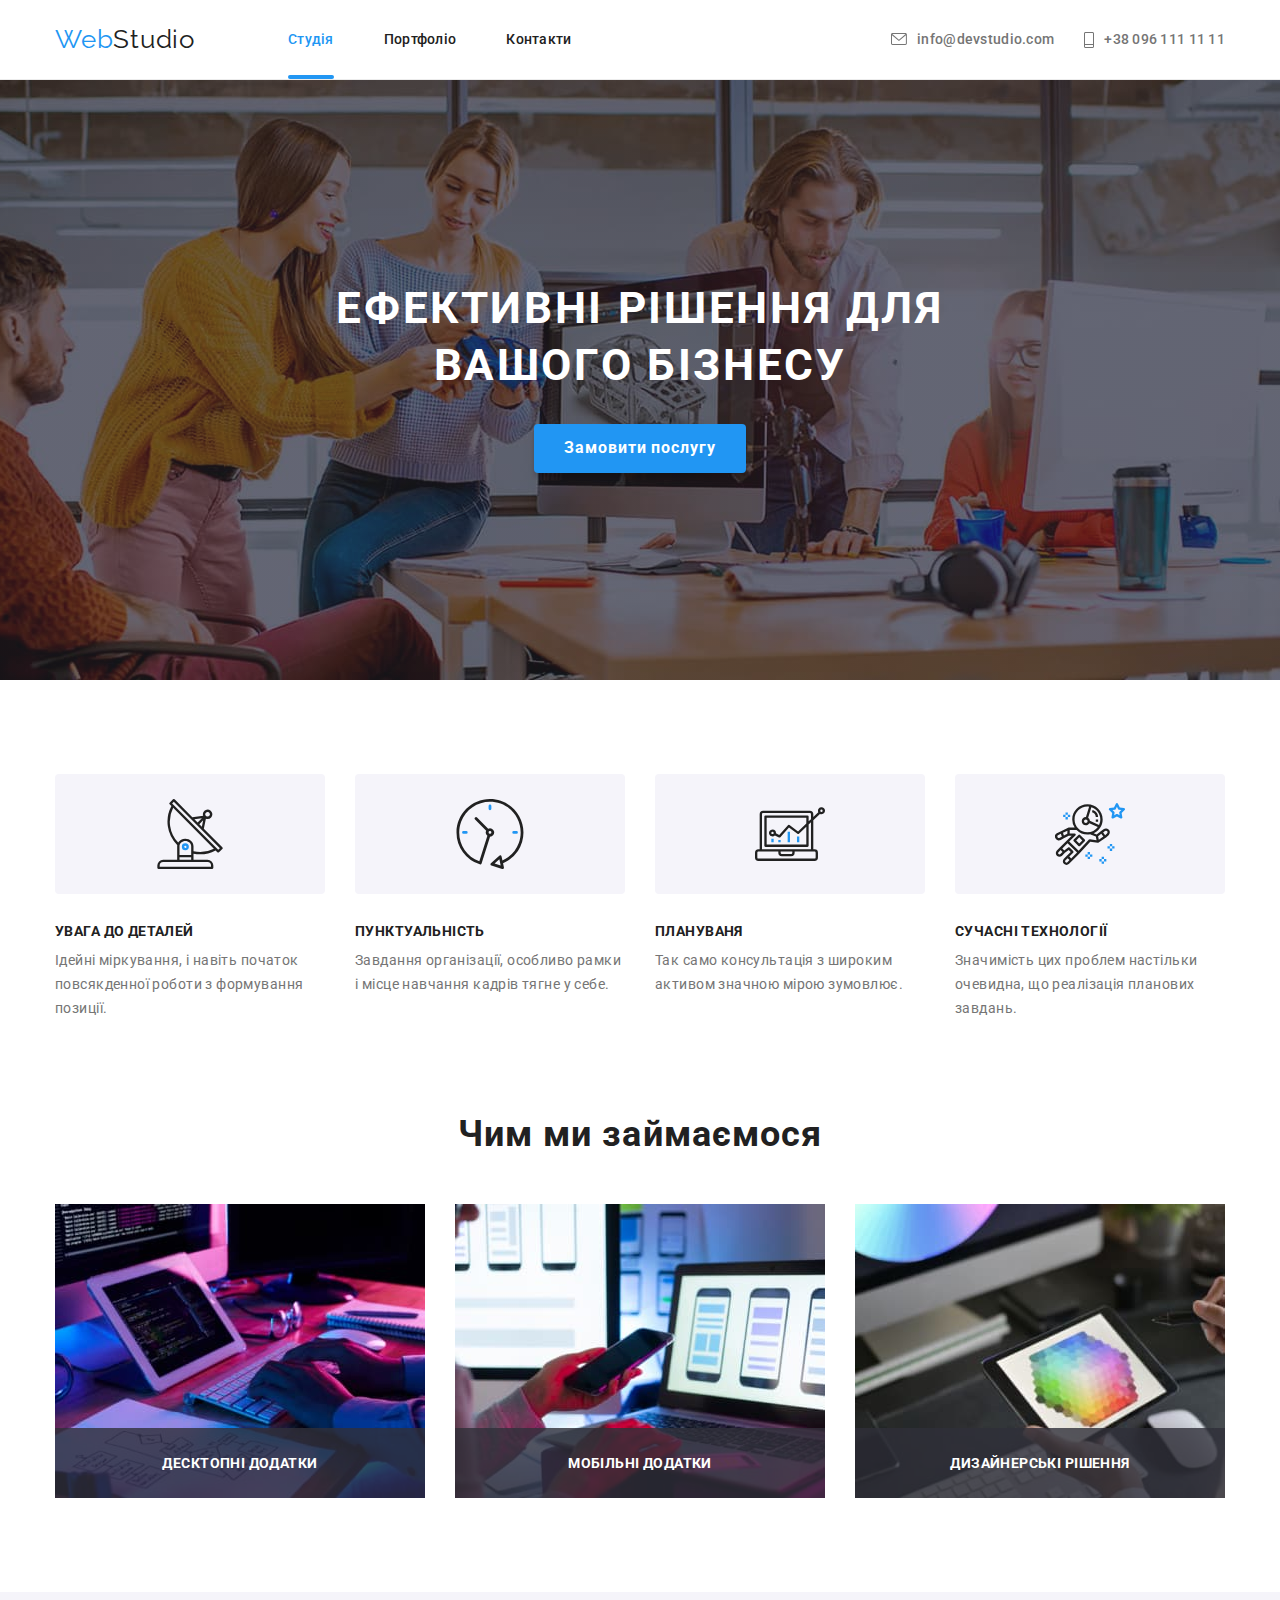
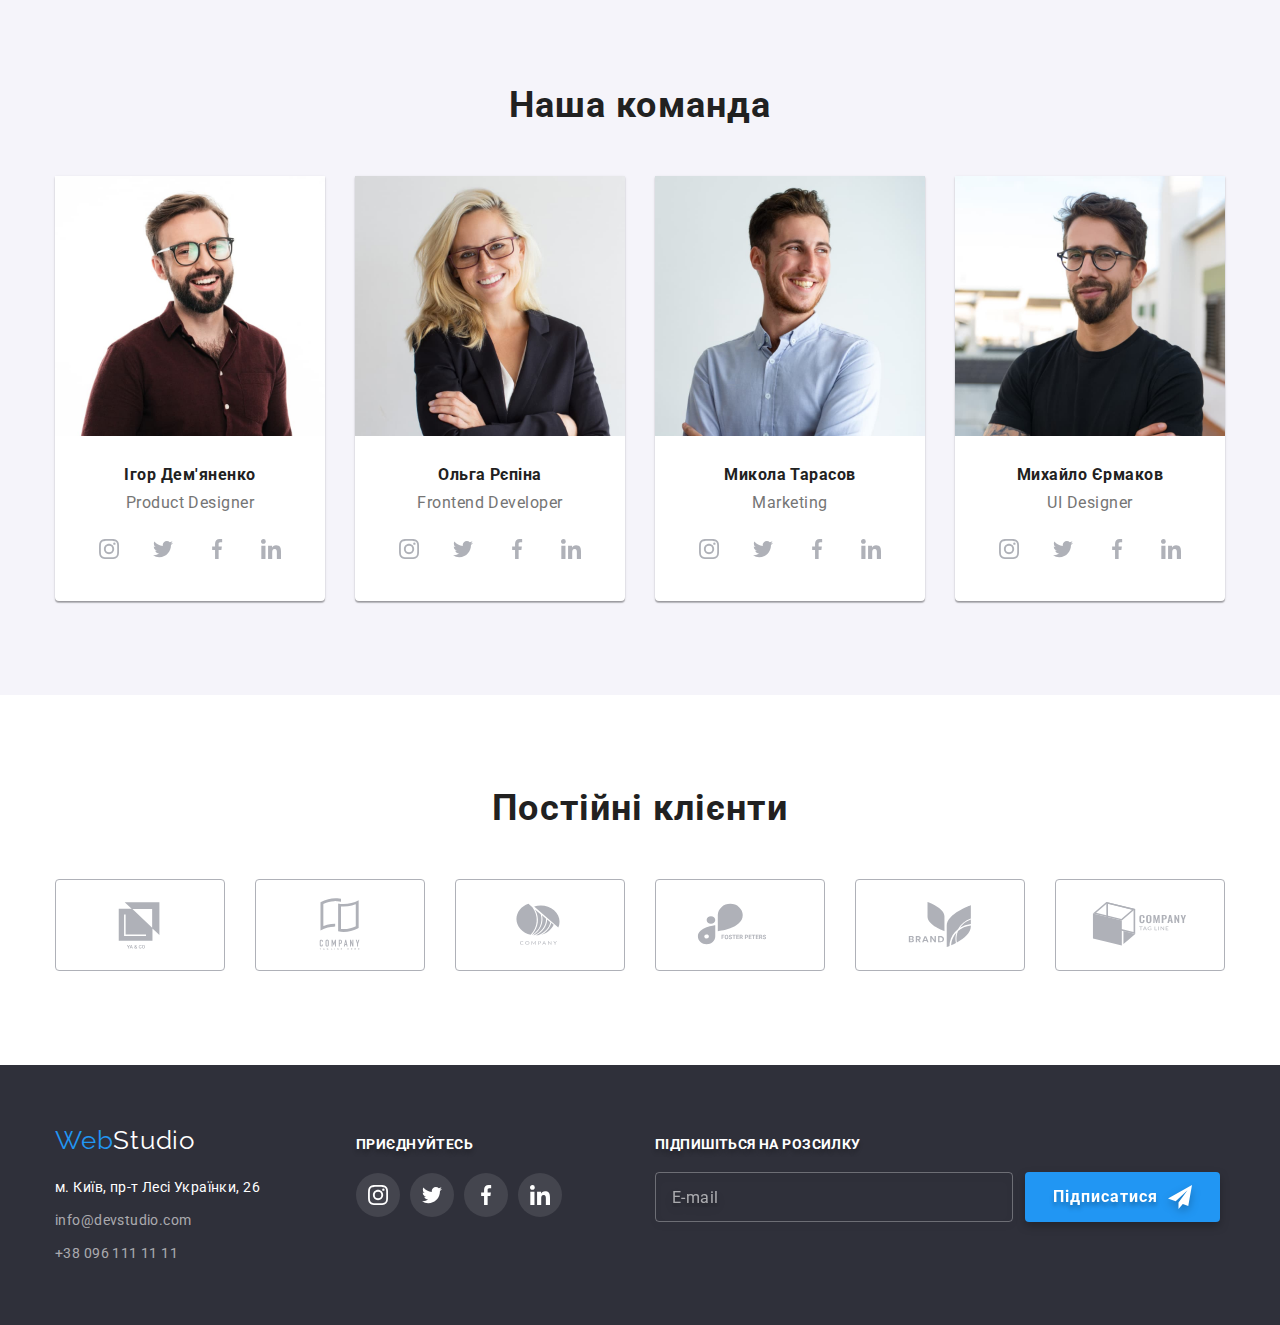
==== index.html @ b008c51b "update" ====
<!DOCTYPE html>
<html lang="uk">
  <head>
    <meta charset="utf-8" />
    <meta http-equiv="x-ua-compatible" content="ie=edge" />
    <title>WebStudio</title>
    <meta name="viewport" content="width=device-width, initial-scale=1" />
    <link
      rel="stylesheet"
      href="https://fonts.googleapis.com/css2?family=Raleway:ital,wght@0,700;1,700&family=Roboto:ital,wght@0,400;0,500;0,700;0,900;1,400;1,500;1,700;1,900&display=swap"
    />
    <link rel="stylesheet" href="./css/modern-normalize.css" />
    <link rel="stylesheet" href="./css/styles.css" />
  </head>
  <body>
    <header class="header">
      <div class="container">
        <div class="header-container">
          <a class="logo" href="#"><span>Web</span>Studio</a>
          <nav class="navigation">
            <ul class="nav-list">
              <li class="nav-item">
                <a class="nav-link current" href="./index.html">Студія</a>
              </li>
              <li class="nav-item">
                <a class="nav-link" href="./portfolio.html">Портфоліо</a>
              </li>
              <li class="nav-item">
                <a class="nav-link" href="#">Контакти</a>
              </li>
            </ul>
          </nav>
          <ul class="list-contact">
            <li class="item-contact">
              <a href="mailto:info@devstudio.com">
                <svg class="mail-icon" width="16" height="12">
                  <use href="./images/icons.svg#envelope"></use>
                </svg>
                info@devstudio.com</a
              >
            </li>
            <li class="item-contact">
              <a href="telto:+380961111111">
                <svg class="mail-icon" width="10" height="16">
                  <use href="./images/icons.svg#smartphone"></use></svg
                >+38 096 111 11 11</a
              >
            </li>
          </ul>
        </div>
      </div>
    </header>
    <main>
      <section class="hero">
        <div class="container">
          <div class="hero-container">
            <h1 class="title">Ефективні рішення для вашого бізнесу</h1>
            <button type="button" class="order-service" data-modal-open>Замовити послугу</button>
          </div>
        </div>
      </section>
      <section class="section benefits">
        <div class="container">
          <div class="benefits-container">
            <h2 class="title" hidden>Переваги</h2>
            <ul class="list">
              <li class="item">
                <div class="benefits-icon">
                  <svg class="benefits-icon-item" width="70" height="70">
                    <use href="./images/icons.svg#antenna"></use>
                  </svg>
                </div>
                <h3 class="subtitle">Увага до деталей</h3>
                <p class="text">
                  Ідейні міркування, і навіть початок повсякденної роботи з формування позиції.
                </p>
              </li>
              <li class="item">
                <div class="benefits-icon">
                  <svg class="benefits-icon-item" width="70" height="70">
                    <use href="./images/icons.svg#clock"></use>
                  </svg>
                </div>
                <h3 class="subtitle">Пунктуальність</h3>
                <p class="text">
                  Завдання організації, особливо рамки і місце навчання кадрів тягне у себе.
                </p>
              </li>
              <li class="item">
                <div class="benefits-icon">
                  <svg class="benefits-icon-item" width="70" height="70">
                    <use href="./images/icons.svg#diagram"></use>
                  </svg>
                </div>
                <h3 class="subtitle">Плануваня</h3>
                <p class="text">Так само консультація з широким активом значною мірою зумовлює.</p>
              </li>
              <li class="item">
                <div class="benefits-icon">
                  <svg class="benefits-icon-item" width="70" height="70">
                    <use href="./images/icons.svg#astronaut"></use>
                  </svg>
                </div>
                <h3 class="subtitle">Сучасні технології</h3>
                <p class="text">
                  Значимість цих проблем настільки очевидна, що реалізація планових завдань.
                </p>
              </li>
            </ul>
          </div>
        </div>
      </section>
      <section class="section our-job">
        <div class="container">
          <div class="our-job-container">
            <h2 class="title">Чим ми займаємося</h2>
            <ul class="our-job-list">
              <li class="item">
                <div class="our-job-thumb">
                  <img
                    src="./images/working-process.jpg"
                    alt="man use keyboard"
                    width="370"
                    height="294"
                  />
                  <h3 class="text">Десктопні додатки</h3>
                </div>
              </li>
              <li class="item">
                <div class="our-job-thumb">
                  <img src="./images/laptop.jpg" alt="woman use laptop" width="370" height="294" />
                  <h3 class="text">Мобільні додатки</h3>
                </div>
              </li>
              <li class="item">
                <div class="our-job-thumb">
                  <img src="./images/tablet.jpg" alt="woman use tablet" width="370" height="294" />
                  <h3 class="text">Дизайнерські рішення</h3>
                </div>
              </li>
            </ul>
          </div>
        </div>
      </section>
      <section class="section team">
        <div class="container">
          <div class="team-container">
            <h2 class="team-title">Наша команда</h2>
            <ul class="team-card-list">
              <li class="team-card-item">
                <img
                  src="./images/product-designer.jpg"
                  alt="our product designer"
                  width="270"
                  height="260"
                />
                <h3 class="team-card-subtitle">Ігор Дем'яненко</h3>
                <p class="team-card-position">Product Designer</p>
                <ul class="team-social-list">
                  <li>
                    <a href="" class="team-social-link">
                      <svg class="team-social-icon" width="20" height="20">
                        <use href="./images/icons.svg#instagram"></use>
                      </svg>
                    </a>
                  </li>
                  <li>
                    <a href="" class="team-social-link">
                      <svg class="team-social-icon" width="20" height="20">
                        <use href="./images/icons.svg#twitter"></use>
                      </svg>
                    </a>
                  </li>
                  <li>
                    <a href="" class="team-social-link">
                      <svg class="team-social-icon" width="20" height="20">
                        <use href="./images/icons.svg#facebook"></use>
                      </svg>
                    </a>
                  </li>
                  <li>
                    <a href="" class="team-social-link">
                      <svg class="team-social-icon" width="20" height="20">
                        <use href="./images/icons.svg#linkedin"></use>
                      </svg>
                    </a>
                  </li>
                </ul>
              </li>
              <li class="team-card-item">
                <img
                  src="./images/frontend-developer.jpg"
                  alt="our frontend developer"
                  width="270"
                  height="260"
                />
                <h3 class="team-card-subtitle">Ольга Рєпіна</h3>
                <p class="team-card-position">Frontend Developer</p>
                <ul class="team-social-list">
                  <li>
                    <a href="" class="team-social-link">
                      <svg class="team-social-icon" width="20" height="20">
                        <use href="./images/icons.svg#instagram"></use>
                      </svg>
                    </a>
                  </li>
                  <li>
                    <a href="" class="team-social-link">
                      <svg class="team-social-icon" width="20" height="20">
                        <use href="./images/icons.svg#twitter"></use>
                      </svg>
                    </a>
                  </li>
                  <li>
                    <a href="" class="team-social-link">
                      <svg class="team-social-icon" width="20" height="20">
                        <use href="./images/icons.svg#facebook"></use>
                      </svg>
                    </a>
                  </li>
                  <li>
                    <a href="" class="team-social-link">
                      <svg class="team-social-icon" width="20" height="20">
                        <use href="./images/icons.svg#linkedin"></use>
                      </svg>
                    </a>
                  </li>
                </ul>
              </li>
              <li class="team-card-item">
                <img src="./images/marketing.jpg" alt="our marketing" width="270" height="260" />
                <h3 class="team-card-subtitle">Микола Тарасов</h3>
                <p class="team-card-position">Marketing</p>
                <ul class="team-social-list">
                  <li>
                    <a href="" class="team-social-link">
                      <svg class="team-social-icon" width="20" height="20">
                        <use href="./images/icons.svg#instagram"></use>
                      </svg>
                    </a>
                  </li>
                  <li>
                    <a href="" class="team-social-link">
                      <svg class="team-social-icon" width="20" height="20">
                        <use href="./images/icons.svg#twitter"></use>
                      </svg>
                    </a>
                  </li>
                  <li>
                    <a href="" class="team-social-link">
                      <svg class="team-social-icon" width="20" height="20">
                        <use href="./images/icons.svg#facebook"></use>
                      </svg>
                    </a>
                  </li>
                  <li>
                    <a href="" class="team-social-link">
                      <svg class="team-social-icon" width="20" height="20">
                        <use href="./images/icons.svg#linkedin"></use>
                      </svg>
                    </a>
                  </li>
                </ul>
              </li>
              <li class="team-card-item">
                <img
                  src="./images/ui-designer.jpg"
                  alt="our ui designer"
                  width="270"
                  height="260"
                />
                <h3 class="team-card-subtitle">Михайло Єрмаков</h3>
                <p class="team-card-position">UI Designer</p>
                <ul class="team-social-list">
                  <li>
                    <a href="" class="team-social-link">
                      <svg class="team-social-icon" width="20" height="20">
                        <use href="./images/icons.svg#instagram"></use>
                      </svg>
                    </a>
                  </li>
                  <li>
                    <a href="" class="team-social-link">
                      <svg class="team-social-icon" width="20" height="20">
                        <use href="./images/icons.svg#twitter"></use>
                      </svg>
                    </a>
                  </li>
                  <li>
                    <a href="" class="team-social-link">
                      <svg class="team-social-icon" width="20" height="20">
                        <use href="./images/icons.svg#facebook"></use>
                      </svg>
                    </a>
                  </li>
                  <li>
                    <a href="" class="team-social-link">
                      <svg class="team-social-icon" width="20" height="20">
                        <use href="./images/icons.svg#linkedin"></use>
                      </svg>
                    </a>
                  </li>
                </ul>
              </li>
            </ul>
          </div>
        </div>
      </section>
      <section class="section our-clients">
        <div class="container">
          <div class="our-clients-coantainer">
            <h2 class="title">Постійні клієнти</h2>
            <ul class="clients-list">
              <li class="clients-item">
                <a href="" class="clients-link">
                  <svg class="clients-icon" width="106" height="60">
                    <use href="./images/icons.svg#company-ya-co"></use>
                  </svg>
                </a>
              </li>
              <li class="clients-item">
                <a href="" class="clients-link">
                  <svg class="clients-icon" width="106" height="60">
                    <use href="./images/icons.svg#company-tagline"></use>
                  </svg>
                </a>
              </li>
              <li class="clients-item">
                <a href="" class="clients-link">
                  <svg class="clients-icon" width="106" height="60">
                    <use href="./images/icons.svg#company"></use>
                  </svg>
                </a>
              </li>
              <li class="clients-item">
                <a href="" class="clients-link">
                  <svg class="clients-icon" width="106" height="60">
                    <use href="./images/icons.svg#company-foster-peters"></use>
                  </svg>
                </a>
              </li>
              <li class="clients-item">
                <a href="" class="clients-link">
                  <svg class="clients-icon" width="106" height="60">
                    <use href="./images/icons.svg#company-brand"></use>
                  </svg>
                </a>
              </li>
              <li class="clients-item">
                <a href="" class="clients-link">
                  <svg class="clients-icon" width="106" height="60">
                    <use href="./images/icons.svg#company-tag-line"></use>
                  </svg>
                </a>
              </li>
            </ul>
          </div>
        </div>
      </section>
    </main>
    <footer class="footer">
      <div class="container">
        <div class="footer-container">
          <div class="footer-address-container">
            <a class="logo" href="#"><span>Web</span>Studio</a>
            <address class="footer-address">
              <ul class="footer-list">
                <li class="item">
                  <a class="footer-link link-address" href="#" target="_blank"
                    >м. Київ, пр-т Лесі Українки, 26</a
                  >
                </li>
                <li class="item">
                  <a class="footer-link link-mail" href="mailto:info@devstudio.com"
                    >info@devstudio.com</a
                  >
                </li>
                <li class="item">
                  <a class="footer-link link-tel" href="telto:+380961111111">+38 096 111 11 11</a>
                </li>
              </ul>
            </address>
          </div>
          <div class="footer-social">
            <h3 class="footer-social-title">Приєднуйтесь</h3>
            <ul class="footer-social-list">
              <li class="footer-social-item">
                <a href="" class="footer-social-link">
                  <svg class="footer-social-icon" width="20" height="20">
                    <use href="./images/icons.svg#instagram"></use>
                  </svg>
                </a>
              </li>
              <li class="footer-social-item">
                <a href="" class="footer-social-link">
                  <svg class="footer-social-icon" width="20" height="20">
                    <use href="./images/icons.svg#twitter"></use>
                  </svg>
                </a>
              </li>
              <li class="footer-social-item">
                <a href="" class="footer-social-link">
                  <svg class="footer-social-icon" width="20" height="20">
                    <use href="./images/icons.svg#facebook"></use>
                  </svg>
                </a>
              </li>
              <li class="footer-social-item">
                <a href="" class="footer-social-link">
                  <svg class="footer-social-icon" width="20" height="20">
                    <use href="./images/icons.svg#linkedin"></use>
                  </svg>
                </a>
              </li>
            </ul>
          </div>
          <form class="footer-form">
            <label for="email" class="footer-label">Підпишіться на розсилку</label>
            <div class="container-wrapper">
              <input
                id="email"
                class="footer-input"
                type="email"
                name="email"
                placeholder="E-mail"
              />
              <button class="subscribe-button" type="submit">
                Підписатися
                <svg class="subscribe-icon" width="24" height="24">
                  <use href="./images/icons.svg#icon-send"></use>
                </svg>
              </button>
            </div>
          </form>
        </div>
      </div>
    </footer>
    <div class="backdrop is-hidden" data-modal>
      <div class="modal">
        <button type="button" class="close-btn" data-modal-close>
          <svg class="close-icon" width="18" height="18">
            <use href="./images/icons.svg#icon-close"></use>
          </svg>
        </button>
        <form class="modal-form">
          <h2 class="modal-form-title">Залиште свої дані, ми вам передзвонимо</h2>
          <div class="modal-form-wrapper">
            <label for="name" class="modal-form-label">Ім'я</label>
            <div class="modal-input-wrapper">
              <input id="name" class="modal-form-input" name="person-name" type="text" />
              <svg class="modal-input-icon" width="18" height="18">
                <use href="./images/icons.svg#person"></use>
              </svg>
            </div>
          </div>
          <div class="modal-form-wrapper">
            <label for="tel" class="modal-form-label">Телефон</label>
            <div class="modal-input-wrapper">
              <input id="tel" class="modal-form-input" name="tel" type="tel" />
              <svg class="modal-input-icon" width="18" height="18">
                <use href="./images/icons.svg#phone"></use>
              </svg>
            </div>
          </div>
          <div class="modal-form-wrapper">
            <label for="mail" class="modal-form-label">Пошта</label>
            <div class="modal-input-wrapper">
              <input id="mail" class="modal-form-input" name="email" type="email" />
              <svg class="modal-input-icon" width="18" height="18">
                <use href="./images/icons.svg#email-envelope"></use>
              </svg>
            </div>
          </div>
          <div class="modal-form-wrapper">
            <label for="comment" class="modal-form-label comment-textarea">Коментар</label>
            <textarea
              id="comment"
              class="modal-textarea"
              name="comment"
              rows="5"
              placeholder="Введіть текст"
            ></textarea>
          </div>
          <div class="checkbox-container">
            <label for="check" class="checkbox-label"
              >Погоджуюся з розсилкою та приймаю
              <a href="" class="checkbox-link">Умови договору</a>
              <input id="check" name="checkbox" type="checkbox" class="modal-checkbox" />
              <svg class="checkbox-icon" width="16" height="15">
                <use href="./images/icons.svg#icon-check"></use></svg
            ></label>
          </div>
          <button type="submit" class="modal-form-button">Відправити</button>
        </form>
      </div>
    </div>
    <script src="./js/modal.js"></script>
  </body>
</html>
---- css/styles.css ----
/* INDEX.HTML */
:root {
  --main-title-text-color: #212121;
  --other-title-color: #ffffff;
  --primary-text-color: #757575;
  --accent-color: #2196f3;
  --background-color: #c4c4c4;
  --button-background-color: #2a86d1;
  --card-background-color: #f5f4fa;
  --icon-color: #afb1b8;
  --font-family: 'Roboto', sans-serif;
  --other-font-family: 'Raleway';
  --transition-duration: 250ms;
  --transition-timing-function: cubic-bezier(0.4, 0, 0.2, 1);
}

body {
  font-family: var(--font-family);
  color: var(--main-title-text-color);
}
h1,
h2,
h3,
h4,
h5,
h6,
p,
ul,
li {
  margin: 0;
  padding: 0;
}
img {
  display: block;
  max-width: 100%;
  height: auto;
}

/*----------Header----------*/

.header {
  border-bottom: 1px solid #ececec;
}
.header-container {
  display: flex;
  align-items: center;
  height: 79px;
}
.header .logo {
  font-family: var(--other-font-family);
  font-style: normal;
  font-size: 26px;
  line-height: 1.2;
  letter-spacing: 0.03em;
  color: var(--main-title-text-color);
  text-decoration: none;
}
.logo span {
  color: var(--accent-color);
}
.logo:focus {
  color: var(--accent-color);
}
.navigation {
  margin-left: 93px;
}

.nav-list {
  display: flex;
}
.nav-item:not(:first-child) {
  padding-left: 50px;
}
.nav-link {
  position: relative;
  font-weight: 500;
  font-size: 14px;
  line-height: 1.1;
  letter-spacing: 0.02em;
  padding-top: 32px;
  padding-bottom: 32px;
  color: var(--main-title-text-color);
  text-decoration: none;
  transition: var(--transition-duration) var(--transition-timing-function);
}
.nav-link:hover,
.nav-link:focus {
  color: var(--accent-color);
}
.current {
  color: var(--accent-color);
}
.current::after {
  content: '';
  display: block;
  position: absolute;
  width: 100%;
  height: 4px;
  left: 0;
  bottom: 0;
  background-color: var(--accent-color);
  border-radius: 2px;
}
.header-container .list-contact {
  display: flex;
  margin-left: auto;
  gap: 30px;
  align-items: center;
}
.item-contact a {
  display: flex;
  align-items: center;
  font-weight: 500;
  font-size: 14px;
  line-height: 1.1;
  letter-spacing: 0.02em;
  text-decoration: none;
  color: var(--primary-text-color);
  transition: var(--transition-duration) var(--transition-timing-function);
}
.mail-icon {
  margin-right: 10px;
  fill: currentColor;
}
.item-contact a:hover,
.item-contact a:focus {
  color: var(--accent-color);
}

/*Main*/
.section {
  padding: 94px 0px;
}
.container {
  max-width: 1200px;
  margin: 0 auto;
  padding: 0 15px;
}

/*----------Section Hero----------*/

.hero {
  max-width: 1600px;
  height: 600px;
  margin: 0 auto;
  background-image: linear-gradient(to right, rgba(47, 48, 58, 0.4), rgba(47, 48, 58, 0.4)),
    url('../images/background-hero.jpg');
  background-repeat: no-repeat;
  background-position: center;
  background-color: var(--background-color);
}
.hero-container {
  padding: 200px 0px;
}
h1.title {
  max-width: 696px;
  font-size: 44px;
  margin: 0 auto 30px auto;
  line-height: 1.3;
  letter-spacing: 0.06em;
  text-transform: uppercase;
  text-align: center;
  color: var(--other-title-color);
}
.order-service {
  display: block;
  padding: 10px 30px;
  margin: 0 auto;
  font-weight: 700;
  font-size: 16px;
  line-height: 1.8;
  align-items: center;
  text-align: center;
  letter-spacing: 0.06em;
  color: var(--other-title-color);
  background: var(--accent-color);
  box-shadow: 0px 4px 4px rgba(0, 0, 0, 0.15);
  border-radius: 4px;
  border: 0px;
  cursor: pointer;
  transition: var(--transition-duration) var(--transition-timing-function);
}
.order-service:hover,
.order-service:focus {
  background-color: var(--button-background-color);
}

/*----------Section Benefits----------*/

.benefits {
  padding: 94px 0px;
}

.benefits .list {
  display: flex;
}
.benefits .item {
  max-width: 270px;
}
.benefits .item:not(:last-child) {
  margin-right: 30px;
}
.benefits-icon {
  display: flex;
  justify-content: center;
  align-items: center;
  margin-bottom: 30px;
  max-width: 270px;
  height: 120px;
  background: var(--card-background-color);
  border-radius: 4px;
}
.benefits .subtitle {
  font-size: 14px;
  line-height: 1.1;
  letter-spacing: 0.03em;
  margin-bottom: 10px;
  text-transform: uppercase;
}
.benefits .text {
  font-size: 14px;
  line-height: 1.7;
  letter-spacing: 0.03em;
  color: var(--primary-text-color);
}

/*----------Section Our-Job----------*/

.our-job {
  padding: 0px 0px 94px;
}

.our-job .title {
  font-size: 36px;
  line-height: 1.1;
  letter-spacing: 0.03em;
  text-align: center;
  padding-bottom: 50px;
}
.our-job-list {
  display: flex;
  gap: 30px;
}
.our-job-thumb {
  position: relative;
}
.our-job-thumb .text {
  position: absolute;
  display: flex;
  justify-content: center;
  align-items: center;
  bottom: 0;
  width: 100%;
  height: 70px;
  font-size: 14px;
  letter-spacing: 0.03em;
  text-transform: uppercase;
  color: #ffffff;
  background: rgba(47, 48, 58, 0.8);
}

/*----------Section Team----------*/

.team {
  background-color: var(--card-background-color);
}
.team-title {
  font-size: 36px;
  line-height: 1.1;
  letter-spacing: 0.03em;
  text-align: center;
  padding-bottom: 50px;
}
.team .team-card-list {
  display: flex;
  gap: 30px;
}
.team-card-item {
  text-align: center;
  background-color: var(--other-title-color);
  box-shadow: 0px 1px 3px rgba(0, 0, 0, 0.12), 0px 1px 1px rgba(0, 0, 0, 0.14),
    0px 2px 1px rgba(0, 0, 0, 0.2);
  border-radius: 0px 0px 4px 4px;
}
.team-card-subtitle {
  font-size: 16px;
  line-height: 1.1;
  letter-spacing: 0.03em;
  padding: 30px 0px 10px 0;
}
.team-card-position {
  line-height: 1.1;
  letter-spacing: 0.03em;
  padding-bottom: 16px;
  color: var(--primary-text-color);
}
.team-social-list {
  display: flex;
  justify-content: center;
  align-items: center;
  gap: 10px;
  margin-bottom: 30px;
}
.team-social-link {
  display: flex;
  justify-content: center;
  align-items: center;
  width: 44px;
  height: 44px;
  color: var(--icon-color);
  border-radius: 50%;
  transition: var(--transition-duration) var(--transition-timing-function);
}
.team-social-icon {
  fill: currentColor;
}
.team-social-link:hover,
.team-social-link:focus {
  background-color: var(--accent-color);
  color: var(--other-title-color);
}

/*----------Section Our-Clients----------*/

.our-clients .title {
  font-size: 36px;
  line-height: 1.1;
  letter-spacing: 0.03em;
  text-align: center;
  padding-bottom: 50px;
}
.clients-list {
  display: flex;
  gap: 30px;
}
.clients-link {
  display: flex;
  justify-content: center;
  align-items: center;
  width: 170px;
  height: 92px;
  border: 1px solid var(--icon-color);
  border-radius: 4px;
  color: var(--icon-color);
  transition: var(--transition-duration) var(--transition-timing-function);
}
.clients-icon {
  fill: currentColor;
}
.clients-link:hover,
.clients-link:focus {
  border-color: var(--accent-color);
  color: var(--accent-color);
}

/*Footer*/
.footer {
  background-color: #2f303a;
}
.footer-container {
  display: flex;
  align-items: baseline;
  padding: 60px 0px 60px;
}
.footer .logo {
  font-family: var(--other-font-family);
  font-size: 26px;
  line-height: 1.2;
  letter-spacing: 0.03em;
  color: var(--main-title-text-color);
  text-decoration: none;
  color: var(--other-title-color);
}
.footer .logo:focus {
  color: var(--accent-color);
}
.footer-address {
  min-width: 231px;
  margin-top: 20px;
  margin-right: 70px;
}
.footer-list {
  display: flex;
  flex-direction: column;
  gap: 9px;
}

.footer-link {
  font-style: normal;
  font-size: 14px;
  line-height: 1.7;
  letter-spacing: 0.03em;
  text-decoration: none;
  color: var(--other-title-color);
  transition: var(--transition-duration) var(--transition-timing-function);
}
.footer .link-address:focus {
  color: var(--accent-color);
}

.footer .link-mail {
  color: rgba(255, 255, 255, 0.6);
}
.footer .link-tel {
  color: rgba(255, 255, 255, 0.6);
}
.link-mail:hover,
.link-mail:focus {
  color: var(--accent-color);
}
.link-tel:hover,
.link-tel:focus {
  color: var(--accent-color);
}
.footer-social {
  margin-right: 93px;
}
.footer-social-title {
  font-size: 14px;
  line-height: 1.14;
  letter-spacing: 0.03em;
  text-transform: uppercase;
  margin-bottom: 20px;
  color: var(--other-title-color);
  text-shadow: 0px 4px 4px rgba(0, 0, 0, 0.25);
}
.footer-social-list {
  display: flex;
  justify-content: center;
  align-items: center;
  gap: 10px;
}
.footer-social-link {
  display: flex;
  justify-content: center;
  align-items: center;
  width: 44px;
  height: 44px;
  color: var(--other-title-color);
  background: rgba(255, 255, 255, 0.1);
  border-radius: 50%;
  transition: var(--transition-duration) var(--transition-timing-function);
}
.footer-social-icon {
  fill: currentColor;
}
.footer-social-link:hover,
.footer-social-link:focus {
  background-color: var(--accent-color);
}
.footer-container .container-wrapper {
  display: flex;
  gap: 12px;
}

.footer-label {
  display: flex;
  margin-bottom: 20px;
  font-weight: 700;
  font-size: 14px;
  line-height: 1.1;
  letter-spacing: 0.03em;
  text-transform: uppercase;
  color: var(--other-title-color);
  text-shadow: 0px 4px 4px rgba(0, 0, 0, 0.25);
}

.footer-input {
  min-width: 358px;
  height: 50px;
  letter-spacing: 0.03em;
  padding-left: 16px;
  color: var(--other-title-color);
  background-color: inherit;
  border: 1px solid rgba(255, 255, 255, 0.3);
  filter: drop-shadow(0px 4px 4px rgba(0, 0, 0, 0.15));
  border-radius: 4px;
  outline: none;
}
.footer-input::placeholder {
  color: rgba(255, 255, 255, 0.6);
  text-shadow: 0px 4px 4px rgba(0, 0, 0, 0.25);
}

.subscribe-button {
  display: flex;
  justify-content: center;
  align-items: center;
  gap: 10px;
  padding: 10px 28px;
  font-weight: 700;
  line-height: 1.8;
  letter-spacing: 0.06em;
  cursor: pointer;
  color: var(--other-title-color);
  background: var(--accent-color);
  text-shadow: 0px 4px 4px rgba(0, 0, 0, 0.25);
  border-radius: 4px;
  border: none;
  filter: drop-shadow(0px 4px 4px rgba(0, 0, 0, 0.25));
}
.subscribe-icon {
  fill: var(--other-title-color);
  filter: drop-shadow(0px 4px 4px rgba(0, 0, 0, 0.25));
}

/*------------------------------------------*/

/* PORTFOLIO.HTML */

/*-----------Filter Button Section----------*/
.filter-list {
  display: flex;
  justify-content: center;
  gap: 8px;
  margin-bottom: 50px;
}

.filter-button {
  font-family: inherit;
  font-weight: 500;
  font-size: 16px;
  line-height: 1.6;
  letter-spacing: 0.03em;
  padding: 6px 22px;
  background: var(--card-background-color);
  border-radius: 4px;
  border: none;
  cursor: pointer;
  transition: var(--transition-duration) var(--transition-timing-function);
}
.filter-button:hover {
  color: var(--other-title-color);
  background: var(--accent-color);
  box-shadow: 0px 3px 1px rgba(0, 0, 0, 0.1), 0px 1px 2px rgba(0, 0, 0, 0.08),
    0px 2px 2px rgba(0, 0, 0, 0.12);
}
.filter-button:focus {
  color: var(--other-title-color);
  background-color: var(--accent-color);
}

/*----------Portfolio Section----------*/

.portfolio-list {
  display: flex;
  flex-wrap: wrap;
  gap: 30px;
}
.portfolio-item:hover {
  box-shadow: 0px 1px 1px rgba(0, 0, 0, 0.12), 0px 4px 4px rgba(0, 0, 0, 0.06),
    1px 4px 6px rgba(0, 0, 0, 0.16);
}
.portfolio-item:hover .portfolio-overlay {
  transform: translateY(0);
}
.portfolio-img-overlay {
  position: relative;
  overflow: hidden;
}
.portfolio-overlay {
  position: absolute;
  display: flex;
  justify-content: center;
  align-items: center;
  top: 0;
  left: 0;
  width: 100%;
  height: 100%;
  background-color: rgba(33, 150, 243, 0.9);
  transform: translateY(100%);
  transition: transform var(--transition-duration) var(--transition-timing-function);
}
.overlay-text {
  max-width: 322px;
  max-height: 168px;
  font-size: 18px;
  line-height: 1.5;
  letter-spacing: 0.03em;
  color: var(--other-title-color);
}
.portfolio-text-box {
  border: 1px solid #eeeeee;
  border-top: 0;
}
.portfolio-subtitle {
  font-size: 18px;
  line-height: 2;
  letter-spacing: 0.06em;
  padding: 20px 0px 4px 24px;
}
.portfolio-text {
  line-height: 1.8;
  letter-spacing: 0.03em;
  color: var(--primary-text-color);
  padding: 0px 0px 20px 24px;
}

/*----------BACKDROP----------*/

.backdrop {
  position: fixed;
  visibility: visible;
  top: 0;
  left: 0;
  width: 100%;
  height: 100%;
  opacity: 1;
  background-color: rgba(0, 0, 0, 0.2);
  transition: opacity var(--transition-duration) var(--transition-timing-function),
    visibility var(--transition-duration) var(--transition-timing-function);
}
.backdrop.is-hidden {
  visibility: hidden;
  opacity: 0;
  pointer-events: none;
}
.backdrop.is-hidden .modal {
  transform: translate(-50%, -50%) scale(0.9);
}

.modal {
  position: absolute;
  top: 50%;
  left: 50%;
  transform: translate(-50%, -50%) scale(1);
  width: 528px;
  height: 581px;
  border-radius: 4px;
  background-color: var(--other-title-color);
  transition: transform var(--transition-duration) var(--transition-timing-function);
}
.close-btn {
  position: absolute;
  display: flex;
  justify-content: center;
  align-items: center;
  top: 8px;
  right: 8px;
  width: 30px;
  height: 30px;
  border-radius: 50%;
  background-color: var(--other-title-color);
  border: 1px solid rgba(0, 0, 0, 0.1);
  cursor: pointer;
}
.close-icon {
  transition: var(--transition-duration) var(--transition-timing-function);
}
.close-btn:hover .close-icon {
  fill: var(--accent-color);
}

/*------------MODAL FORM------------*/

.modal-form {
  padding: 40px;
}
.modal-form-title {
  margin-bottom: 12px;
  font-size: 20px;
  line-height: 1.15;
  text-align: center;
  letter-spacing: 0.03em;
  color: var(--main-title-text-color);
}
.modal-form-wrapper {
  display: flex;
  flex-direction: column;
}
.modal-form-wrapper:not(:first-child) {
  margin-top: 10px;
}
.modal-form-label {
  margin-bottom: 4px;
  font-size: 12px;
  line-height: 1.16;
  letter-spacing: 0.01em;
  color: var(--primary-text-color);
}
.modal-input-wrapper {
  position: relative;
}
.modal-form-input {
  width: 100%;
  min-height: 40px;
  padding-left: 32px;
  fill: var(--main-title-text-color);
  border: 1px solid rgba(33, 33, 33, 0.2);
  border-radius: 4px;
  outline: none;
  transition: var(--transition-duration) var(--transition-timing-function);
}
.modal-input-icon {
  position: absolute;
  top: 50%;
  left: 12px;
  transform: translatey(-50%);
}
.modal-form-input:focus {
  border-color: var(--accent-color);
}
.modal-form-input:focus + .modal-input-icon {
  fill: var(--accent-color);
}
.modal-textarea {
  width: 100%;
  min-height: 120px;
  padding: 12px 16px;
  margin-bottom: 20px;
  font-size: 12px;
  line-height: 1.16;
  letter-spacing: 0.01em;
  border: 1px solid rgba(33, 33, 33, 0.2);
  border-radius: 4px;
  resize: none;
  outline: none;
  transition: var(--transition-duration) var(--transition-timing-function);
}
.modal-textarea::placeholder {
  color: rgba(117, 117, 117, 0.5);
}
.modal-textarea:focus {
  border-color: var(--accent-color);
}
.modal-textarea:focus::-webkit-input-placeholder {
  color: var(--accent-color);
}

/*------------CHECKBOX----------*/

.checkbox-container {
  position: relative;
  margin-bottom: 30px;
}
.modal-checkbox {
  appearance: none;
}
.checkbox-icon {
  position: absolute;
  top: 50%;
  left: 8px;
  transform: translateY(-50%);
  z-index: -1;
  fill: var(--other-title-color);
  fill-opacity: 0;
  border: 2px solid var(--main-title-text-color);
  border-radius: 2px;
  transition: var(--transition-duration) var(--transition-timing-function);
}

.checkbox-label {
  display: inline-block;
  padding-left: 37px;
  font-size: 14px;
  line-height: 1.71;
  letter-spacing: 0.03em;
  color: var(--primary-text-color);
  cursor: pointer;
}
.checkbox-link {
  color: var(--accent-color);
  text-decoration-skip-ink: none;
}
.modal-checkbox:checked + .checkbox-icon {
  background-color: var(--accent-color);
  border-color: var(--accent-color);
  border: none;
  fill-opacity: 1;
}
.modal-form-button {
  display: flex;
  justify-content: center;
  align-items: center;
  margin: 0 auto;
  min-width: 200px;
  min-height: 50px;
  font-weight: 700;
  line-height: 1.8;
  letter-spacing: 0.06em;
  text-align: center;
  cursor: pointer;
  color: var(--other-title-color);
  background-color: var(--accent-color);
  box-shadow: 0px 4px 4px rgba(0, 0, 0, 0.15);
  border-radius: 4px;
  border: none;
}
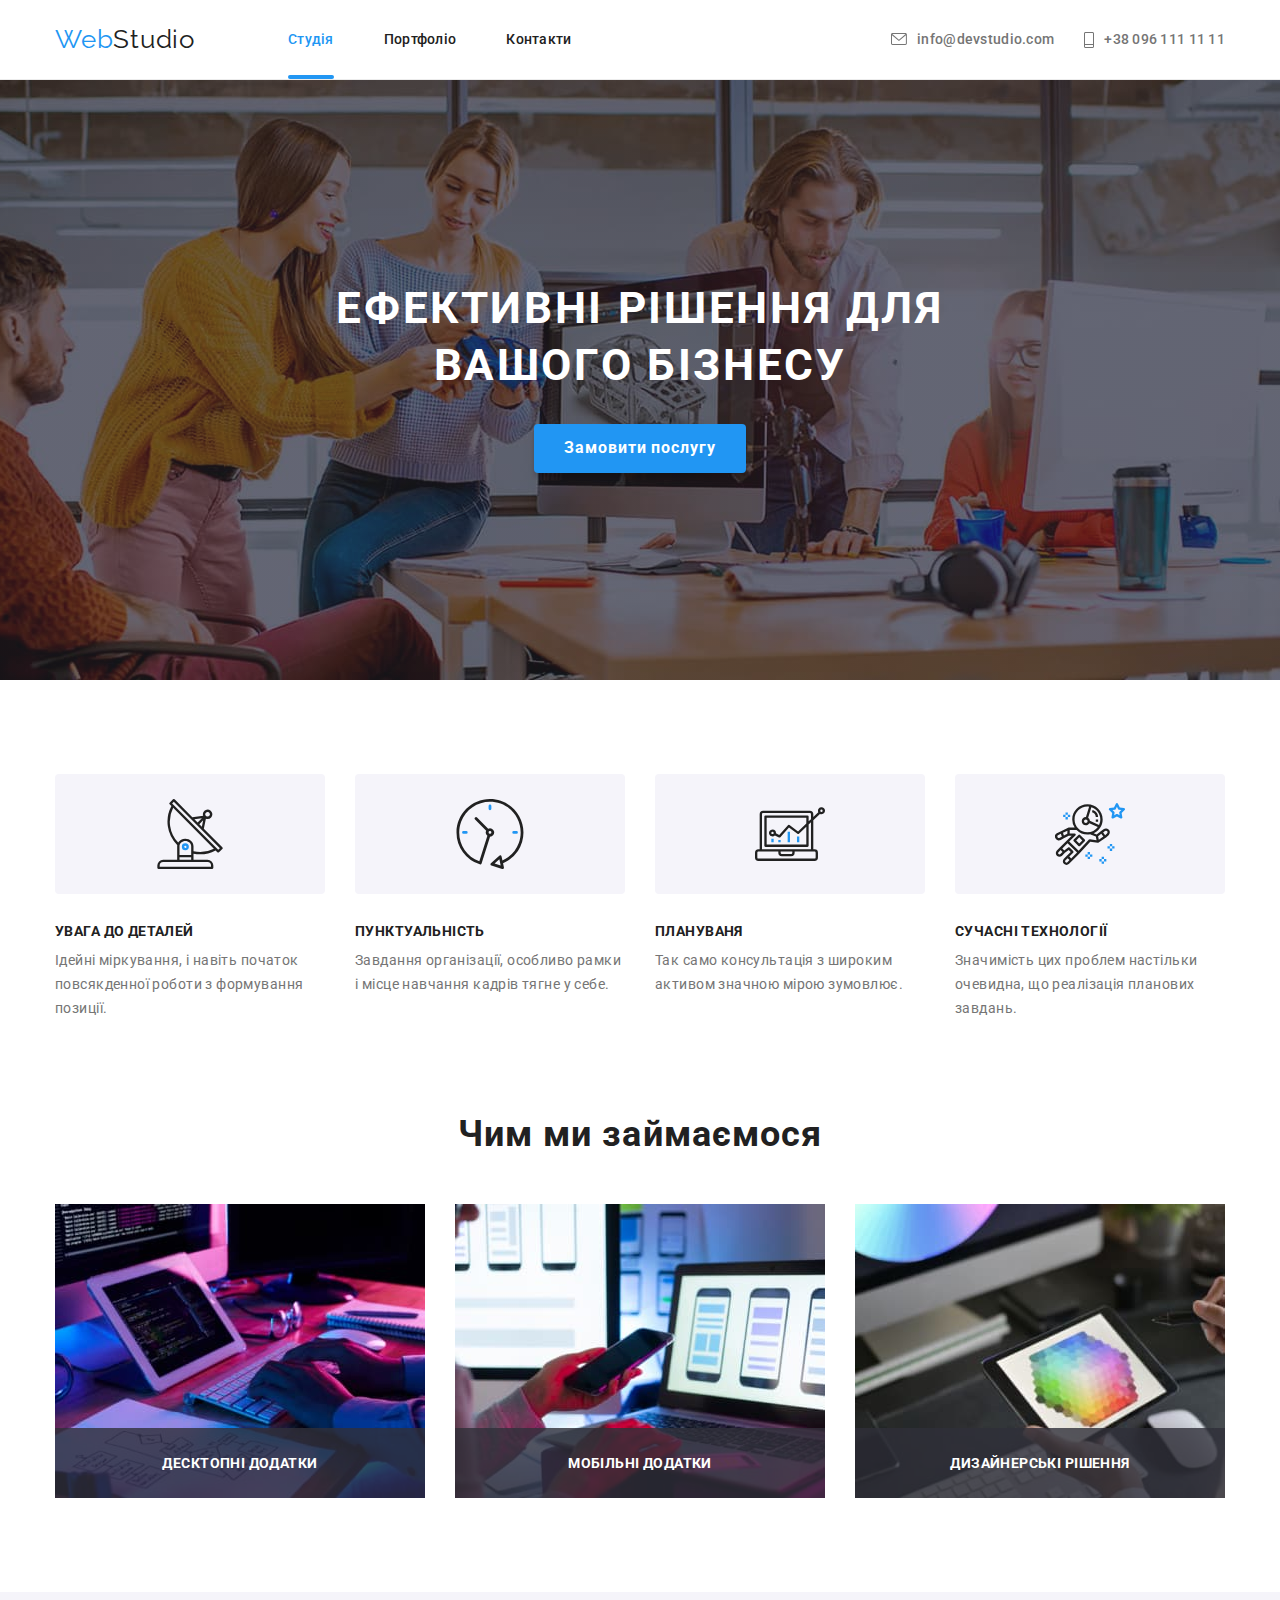
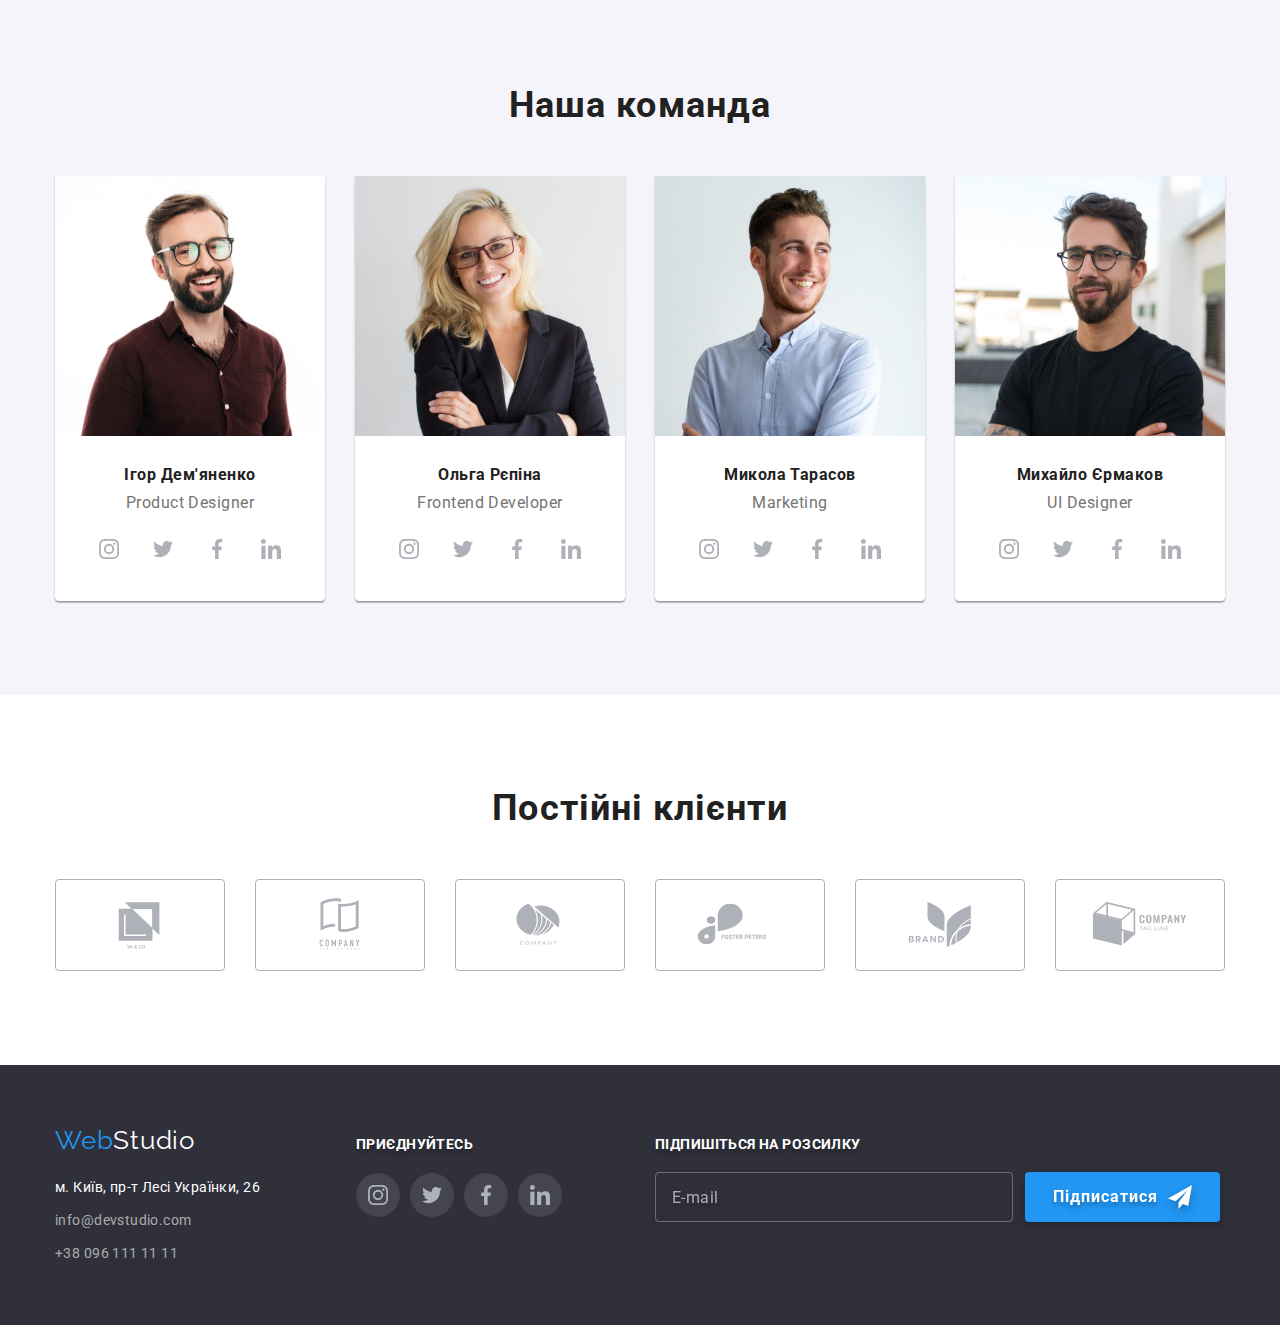
==== commit 9dd61e92: "added SCSS!" ====
--- a/index.html
+++ b/index.html
@@ -10,38 +10,38 @@
       href="https://fonts.googleapis.com/css2?family=Raleway:ital,wght@0,700;1,700&family=Roboto:ital,wght@0,400;0,500;0,700;0,900;1,400;1,500;1,700;1,900&display=swap"
     />
     <link rel="stylesheet" href="./css/modern-normalize.css" />
-    <link rel="stylesheet" href="./css/styles.css" />
+    <link rel="stylesheet" href="./css/main.min.css" />
   </head>
   <body>
     <header class="header">
       <div class="container">
-        <div class="header-container">
-          <a class="logo" href="#"><span>Web</span>Studio</a>
-          <nav class="navigation">
-            <ul class="nav-list">
-              <li class="nav-item">
-                <a class="nav-link current" href="./index.html">Студія</a>
-              </li>
-              <li class="nav-item">
-                <a class="nav-link" href="./portfolio.html">Портфоліо</a>
-              </li>
-              <li class="nav-item">
-                <a class="nav-link" href="#">Контакти</a>
+        <div class="header__container">
+          <a class="logo" href="#"><span class="logo logo--blue">Web</span>Studio</a>
+          <nav class="header__nav">
+            <ul class="header__list">
+              <li class="header__item">
+                <a class="header__link header__link--current" href="./index.html">Студія</a>
+              </li>
+              <li class="header__item">
+                <a class="header__link" href="./portfolio.html">Портфоліо</a>
+              </li>
+              <li class="header__item">
+                <a class="header__link" href="#">Контакти</a>
               </li>
             </ul>
           </nav>
-          <ul class="list-contact">
-            <li class="item-contact">
-              <a href="mailto:info@devstudio.com">
-                <svg class="mail-icon" width="16" height="12">
+          <ul class="header__contact">
+            <li>
+              <a class="header__connection" href="mailto:info@devstudio.com">
+                <svg class="header__icon" width="16" height="12">
                   <use href="./images/icons.svg#envelope"></use>
                 </svg>
                 info@devstudio.com</a
               >
             </li>
-            <li class="item-contact">
-              <a href="telto:+380961111111">
-                <svg class="mail-icon" width="10" height="16">
+            <li>
+              <a class="header__connection" href="telto:+380961111111">
+                <svg class="header__icon" width="10" height="16">
                   <use href="./images/icons.svg#smartphone"></use></svg
                 >+38 096 111 11 11</a
               >
@@ -53,380 +53,373 @@
     <main>
       <section class="hero">
         <div class="container">
-          <div class="hero-container">
-            <h1 class="title">Ефективні рішення для вашого бізнесу</h1>
-            <button type="button" class="order-service" data-modal-open>Замовити послугу</button>
+          <div class="hero__container">
+            <h1 class="hero__title">Ефективні рішення для вашого бізнесу</h1>
+            <button type="button" class="hero__button" data-modal-open>Замовити послугу</button>
           </div>
         </div>
       </section>
       <section class="section benefits">
         <div class="container">
-          <div class="benefits-container">
-            <h2 class="title" hidden>Переваги</h2>
-            <ul class="list">
-              <li class="item">
-                <div class="benefits-icon">
-                  <svg class="benefits-icon-item" width="70" height="70">
-                    <use href="./images/icons.svg#antenna"></use>
-                  </svg>
-                </div>
-                <h3 class="subtitle">Увага до деталей</h3>
-                <p class="text">
-                  Ідейні міркування, і навіть початок повсякденної роботи з формування позиції.
-                </p>
-              </li>
-              <li class="item">
-                <div class="benefits-icon">
-                  <svg class="benefits-icon-item" width="70" height="70">
-                    <use href="./images/icons.svg#clock"></use>
-                  </svg>
-                </div>
-                <h3 class="subtitle">Пунктуальність</h3>
-                <p class="text">
-                  Завдання організації, особливо рамки і місце навчання кадрів тягне у себе.
-                </p>
-              </li>
-              <li class="item">
-                <div class="benefits-icon">
-                  <svg class="benefits-icon-item" width="70" height="70">
-                    <use href="./images/icons.svg#diagram"></use>
-                  </svg>
-                </div>
-                <h3 class="subtitle">Плануваня</h3>
-                <p class="text">Так само консультація з широким активом значною мірою зумовлює.</p>
-              </li>
-              <li class="item">
-                <div class="benefits-icon">
-                  <svg class="benefits-icon-item" width="70" height="70">
-                    <use href="./images/icons.svg#astronaut"></use>
-                  </svg>
-                </div>
-                <h3 class="subtitle">Сучасні технології</h3>
-                <p class="text">
-                  Значимість цих проблем настільки очевидна, що реалізація планових завдань.
-                </p>
-              </li>
-            </ul>
-          </div>
+          <h2 hidden>Переваги</h2>
+          <ul class="benefits__list">
+            <li class="benefits__item">
+              <div class="benefits__icon">
+                <svg width="70" height="70">
+                  <use href="./images/icons.svg#antenna"></use>
+                </svg>
+              </div>
+              <h3 class="benefits__subtitle">Увага до деталей</h3>
+              <p class="benefits__text">
+                Ідейні міркування, і навіть початок повсякденної роботи з формування позиції.
+              </p>
+            </li>
+            <li class="benefits__item">
+              <div class="benefits__icon">
+                <svg width="70" height="70">
+                  <use href="./images/icons.svg#clock"></use>
+                </svg>
+              </div>
+              <h3 class="benefits__subtitle">Пунктуальність</h3>
+              <p class="benefits__text">
+                Завдання організації, особливо рамки і місце навчання кадрів тягне у себе.
+              </p>
+            </li>
+            <li class="benefits__item">
+              <div class="benefits__icon">
+                <svg width="70" height="70">
+                  <use href="./images/icons.svg#diagram"></use>
+                </svg>
+              </div>
+              <h3 class="benefits__subtitle">Плануваня</h3>
+              <p class="benefits__text">
+                Так само консультація з широким активом значною мірою зумовлює.
+              </p>
+            </li>
+            <li class="benefits__item">
+              <div class="benefits__icon">
+                <svg width="70" height="70">
+                  <use href="./images/icons.svg#astronaut"></use>
+                </svg>
+              </div>
+              <h3 class="benefits__subtitle">Сучасні технології</h3>
+              <p class="benefits__text">
+                Значимість цих проблем настільки очевидна, що реалізація планових завдань.
+              </p>
+            </li>
+          </ul>
         </div>
       </section>
-      <section class="section our-job">
+      <section class="section services">
         <div class="container">
-          <div class="our-job-container">
-            <h2 class="title">Чим ми займаємося</h2>
-            <ul class="our-job-list">
-              <li class="item">
-                <div class="our-job-thumb">
-                  <img
-                    src="./images/working-process.jpg"
-                    alt="man use keyboard"
-                    width="370"
-                    height="294"
-                  />
-                  <h3 class="text">Десктопні додатки</h3>
-                </div>
-              </li>
-              <li class="item">
-                <div class="our-job-thumb">
-                  <img src="./images/laptop.jpg" alt="woman use laptop" width="370" height="294" />
-                  <h3 class="text">Мобільні додатки</h3>
-                </div>
-              </li>
-              <li class="item">
-                <div class="our-job-thumb">
-                  <img src="./images/tablet.jpg" alt="woman use tablet" width="370" height="294" />
-                  <h3 class="text">Дизайнерські рішення</h3>
-                </div>
-              </li>
-            </ul>
-          </div>
+          <h2 class="services__title">Чим ми займаємося</h2>
+          <ul class="services__list">
+            <li>
+              <div class="services__thumb">
+                <img
+                  src="./images/working-process.jpg"
+                  alt="man use keyboard"
+                  width="370"
+                  height="294"
+                />
+                <h3 class="services__text">Десктопні додатки</h3>
+              </div>
+            </li>
+            <li class="item">
+              <div class="services__thumb">
+                <img src="./images/laptop.jpg" alt="woman use laptop" width="370" height="294" />
+                <h3 class="services__text">Мобільні додатки</h3>
+              </div>
+            </li>
+            <li class="item">
+              <div class="services__thumb">
+                <img src="./images/tablet.jpg" alt="woman use tablet" width="370" height="294" />
+                <h3 class="services__text">Дизайнерські рішення</h3>
+              </div>
+            </li>
+          </ul>
         </div>
       </section>
       <section class="section team">
         <div class="container">
-          <div class="team-container">
-            <h2 class="team-title">Наша команда</h2>
-            <ul class="team-card-list">
-              <li class="team-card-item">
-                <img
-                  src="./images/product-designer.jpg"
-                  alt="our product designer"
-                  width="270"
-                  height="260"
-                />
-                <h3 class="team-card-subtitle">Ігор Дем'яненко</h3>
-                <p class="team-card-position">Product Designer</p>
-                <ul class="team-social-list">
-                  <li>
-                    <a href="" class="team-social-link">
-                      <svg class="team-social-icon" width="20" height="20">
-                        <use href="./images/icons.svg#instagram"></use>
-                      </svg>
-                    </a>
-                  </li>
-                  <li>
-                    <a href="" class="team-social-link">
-                      <svg class="team-social-icon" width="20" height="20">
-                        <use href="./images/icons.svg#twitter"></use>
-                      </svg>
-                    </a>
-                  </li>
-                  <li>
-                    <a href="" class="team-social-link">
-                      <svg class="team-social-icon" width="20" height="20">
-                        <use href="./images/icons.svg#facebook"></use>
-                      </svg>
-                    </a>
-                  </li>
-                  <li>
-                    <a href="" class="team-social-link">
-                      <svg class="team-social-icon" width="20" height="20">
-                        <use href="./images/icons.svg#linkedin"></use>
-                      </svg>
-                    </a>
-                  </li>
-                </ul>
-              </li>
-              <li class="team-card-item">
-                <img
-                  src="./images/frontend-developer.jpg"
-                  alt="our frontend developer"
-                  width="270"
-                  height="260"
-                />
-                <h3 class="team-card-subtitle">Ольга Рєпіна</h3>
-                <p class="team-card-position">Frontend Developer</p>
-                <ul class="team-social-list">
-                  <li>
-                    <a href="" class="team-social-link">
-                      <svg class="team-social-icon" width="20" height="20">
-                        <use href="./images/icons.svg#instagram"></use>
-                      </svg>
-                    </a>
-                  </li>
-                  <li>
-                    <a href="" class="team-social-link">
-                      <svg class="team-social-icon" width="20" height="20">
-                        <use href="./images/icons.svg#twitter"></use>
-                      </svg>
-                    </a>
-                  </li>
-                  <li>
-                    <a href="" class="team-social-link">
-                      <svg class="team-social-icon" width="20" height="20">
-                        <use href="./images/icons.svg#facebook"></use>
-                      </svg>
-                    </a>
-                  </li>
-                  <li>
-                    <a href="" class="team-social-link">
-                      <svg class="team-social-icon" width="20" height="20">
-                        <use href="./images/icons.svg#linkedin"></use>
-                      </svg>
-                    </a>
-                  </li>
-                </ul>
-              </li>
-              <li class="team-card-item">
-                <img src="./images/marketing.jpg" alt="our marketing" width="270" height="260" />
-                <h3 class="team-card-subtitle">Микола Тарасов</h3>
-                <p class="team-card-position">Marketing</p>
-                <ul class="team-social-list">
-                  <li>
-                    <a href="" class="team-social-link">
-                      <svg class="team-social-icon" width="20" height="20">
-                        <use href="./images/icons.svg#instagram"></use>
-                      </svg>
-                    </a>
-                  </li>
-                  <li>
-                    <a href="" class="team-social-link">
-                      <svg class="team-social-icon" width="20" height="20">
-                        <use href="./images/icons.svg#twitter"></use>
-                      </svg>
-                    </a>
-                  </li>
-                  <li>
-                    <a href="" class="team-social-link">
-                      <svg class="team-social-icon" width="20" height="20">
-                        <use href="./images/icons.svg#facebook"></use>
-                      </svg>
-                    </a>
-                  </li>
-                  <li>
-                    <a href="" class="team-social-link">
-                      <svg class="team-social-icon" width="20" height="20">
-                        <use href="./images/icons.svg#linkedin"></use>
-                      </svg>
-                    </a>
-                  </li>
-                </ul>
-              </li>
-              <li class="team-card-item">
-                <img
-                  src="./images/ui-designer.jpg"
-                  alt="our ui designer"
-                  width="270"
-                  height="260"
-                />
-                <h3 class="team-card-subtitle">Михайло Єрмаков</h3>
-                <p class="team-card-position">UI Designer</p>
-                <ul class="team-social-list">
-                  <li>
-                    <a href="" class="team-social-link">
-                      <svg class="team-social-icon" width="20" height="20">
-                        <use href="./images/icons.svg#instagram"></use>
-                      </svg>
-                    </a>
-                  </li>
-                  <li>
-                    <a href="" class="team-social-link">
-                      <svg class="team-social-icon" width="20" height="20">
-                        <use href="./images/icons.svg#twitter"></use>
-                      </svg>
-                    </a>
-                  </li>
-                  <li>
-                    <a href="" class="team-social-link">
-                      <svg class="team-social-icon" width="20" height="20">
-                        <use href="./images/icons.svg#facebook"></use>
-                      </svg>
-                    </a>
-                  </li>
-                  <li>
-                    <a href="" class="team-social-link">
-                      <svg class="team-social-icon" width="20" height="20">
-                        <use href="./images/icons.svg#linkedin"></use>
-                      </svg>
-                    </a>
-                  </li>
-                </ul>
-              </li>
-            </ul>
-          </div>
+          <h2 class="team__title">Наша команда</h2>
+          <ul class="team__card team__card--list">
+            <li class="team__card team__card--item">
+              <img
+                src="./images/product-designer.jpg"
+                alt="our product designer"
+                width="270"
+                height="260"
+              />
+              <h3 class="team__card team__card--name">Ігор Дем'яненко</h3>
+              <p class="team__card team__card--position">Product Designer</p>
+              <ul class="social team__social">
+                <li>
+                  <a href="" class="social__link">
+                    <svg class="social__icon" width="20" height="20">
+                      <use href="./images/icons.svg#instagram"></use>
+                    </svg>
+                  </a>
+                </li>
+                <li>
+                  <a href="" class="social__link">
+                    <svg class="social__icon" width="20" height="20">
+                      <use href="./images/icons.svg#twitter"></use>
+                    </svg>
+                  </a>
+                </li>
+                <li>
+                  <a href="" class="social__link">
+                    <svg class="social__icon" width="20" height="20">
+                      <use href="./images/icons.svg#facebook"></use>
+                    </svg>
+                  </a>
+                </li>
+                <li>
+                  <a href="" class="social__link">
+                    <svg class="social__icon" width="20" height="20">
+                      <use href="./images/icons.svg#linkedin"></use>
+                    </svg>
+                  </a>
+                </li>
+              </ul>
+            </li>
+            <li class="team__card team__card--item">
+              <img
+                src="./images/frontend-developer.jpg"
+                alt="our frontend developer"
+                width="270"
+                height="260"
+              />
+              <h3 class="team__card team__card--name">Ольга Рєпіна</h3>
+              <p class="team__card team__card--position">Frontend Developer</p>
+              <ul class="social team__social">
+                <li>
+                  <a href="" class="social__link">
+                    <svg class="social__icon" width="20" height="20">
+                      <use href="./images/icons.svg#instagram"></use>
+                    </svg>
+                  </a>
+                </li>
+                <li>
+                  <a href="" class="social__link">
+                    <svg class="social__icon" width="20" height="20">
+                      <use href="./images/icons.svg#twitter"></use>
+                    </svg>
+                  </a>
+                </li>
+                <li>
+                  <a href="" class="social__link">
+                    <svg class="social__icon" width="20" height="20">
+                      <use href="./images/icons.svg#facebook"></use>
+                    </svg>
+                  </a>
+                </li>
+                <li>
+                  <a href="" class="social__link">
+                    <svg class="social__icon" width="20" height="20">
+                      <use href="./images/icons.svg#linkedin"></use>
+                    </svg>
+                  </a>
+                </li>
+              </ul>
+            </li>
+            <li class="team__card team__card--item">
+              <img src="./images/marketing.jpg" alt="our marketing" width="270" height="260" />
+              <h3 class="team__card team__card--name">Микола Тарасов</h3>
+              <p class="team__card team__card--position">Marketing</p>
+              <ul class="social team__social">
+                <li>
+                  <a href="" class="social__link">
+                    <svg class="social__icon" width="20" height="20">
+                      <use href="./images/icons.svg#instagram"></use>
+                    </svg>
+                  </a>
+                </li>
+                <li>
+                  <a href="" class="social__link">
+                    <svg class="social__icon" width="20" height="20">
+                      <use href="./images/icons.svg#twitter"></use>
+                    </svg>
+                  </a>
+                </li>
+                <li>
+                  <a href="" class="social__link">
+                    <svg class="social__icon" width="20" height="20">
+                      <use href="./images/icons.svg#facebook"></use>
+                    </svg>
+                  </a>
+                </li>
+                <li>
+                  <a href="" class="social__link">
+                    <svg class="social__icon" width="20" height="20">
+                      <use href="./images/icons.svg#linkedin"></use>
+                    </svg>
+                  </a>
+                </li>
+              </ul>
+            </li>
+            <li class="team__card team__card--item">
+              <img src="./images/ui-designer.jpg" alt="our ui designer" width="270" height="260" />
+              <h3 class="team__card team__card--name">Михайло Єрмаков</h3>
+              <p class="team__card team__card--position">UI Designer</p>
+              <ul class="social team__social">
+                <li>
+                  <a href="" class="social__link">
+                    <svg class="social__icon" width="20" height="20">
+                      <use href="./images/icons.svg#instagram"></use>
+                    </svg>
+                  </a>
+                </li>
+                <li>
+                  <a href="" class="social__link">
+                    <svg class="social__icon" width="20" height="20">
+                      <use href="./images/icons.svg#twitter"></use>
+                    </svg>
+                  </a>
+                </li>
+                <li>
+                  <a href="" class="social__link">
+                    <svg class="social__icon" width="20" height="20">
+                      <use href="./images/icons.svg#facebook"></use>
+                    </svg>
+                  </a>
+                </li>
+                <li>
+                  <a href="" class="social__link">
+                    <svg class="social__icon" width="20" height="20">
+                      <use href="./images/icons.svg#linkedin"></use>
+                    </svg>
+                  </a>
+                </li>
+              </ul>
+            </li>
+          </ul>
         </div>
       </section>
-      <section class="section our-clients">
+      <section class="section clients">
         <div class="container">
-          <div class="our-clients-coantainer">
-            <h2 class="title">Постійні клієнти</h2>
-            <ul class="clients-list">
-              <li class="clients-item">
-                <a href="" class="clients-link">
-                  <svg class="clients-icon" width="106" height="60">
-                    <use href="./images/icons.svg#company-ya-co"></use>
-                  </svg>
-                </a>
-              </li>
-              <li class="clients-item">
-                <a href="" class="clients-link">
-                  <svg class="clients-icon" width="106" height="60">
-                    <use href="./images/icons.svg#company-tagline"></use>
-                  </svg>
-                </a>
-              </li>
-              <li class="clients-item">
-                <a href="" class="clients-link">
-                  <svg class="clients-icon" width="106" height="60">
-                    <use href="./images/icons.svg#company"></use>
-                  </svg>
-                </a>
-              </li>
-              <li class="clients-item">
-                <a href="" class="clients-link">
-                  <svg class="clients-icon" width="106" height="60">
-                    <use href="./images/icons.svg#company-foster-peters"></use>
-                  </svg>
-                </a>
-              </li>
-              <li class="clients-item">
-                <a href="" class="clients-link">
-                  <svg class="clients-icon" width="106" height="60">
-                    <use href="./images/icons.svg#company-brand"></use>
-                  </svg>
-                </a>
-              </li>
-              <li class="clients-item">
-                <a href="" class="clients-link">
-                  <svg class="clients-icon" width="106" height="60">
-                    <use href="./images/icons.svg#company-tag-line"></use>
-                  </svg>
-                </a>
-              </li>
-            </ul>
-          </div>
+          <h2 class="clients__title">Постійні клієнти</h2>
+          <ul class="clients__list">
+            <li class="clients__item">
+              <a href="" class="clients__link">
+                <svg class="clients__icon" width="106" height="60">
+                  <use href="./images/icons.svg#company-ya-co"></use>
+                </svg>
+              </a>
+            </li>
+            <li class="clients__item">
+              <a href="" class="clients__link">
+                <svg class="clients__icon" width="106" height="60">
+                  <use href="./images/icons.svg#company-tagline"></use>
+                </svg>
+              </a>
+            </li>
+            <li class="clients__item">
+              <a href="" class="clients__link">
+                <svg class="clients__icon" width="106" height="60">
+                  <use href="./images/icons.svg#company"></use>
+                </svg>
+              </a>
+            </li>
+            <li class="clients__item">
+              <a href="" class="clients__link">
+                <svg class="clients__icon" width="106" height="60">
+                  <use href="./images/icons.svg#company-foster-peters"></use>
+                </svg>
+              </a>
+            </li>
+            <li class="clients__item">
+              <a href="" class="clients__link">
+                <svg class="clients__icon" width="106" height="60">
+                  <use href="./images/icons.svg#company-brand"></use>
+                </svg>
+              </a>
+            </li>
+            <li class="clients__item">
+              <a href="" class="clients__link">
+                <svg class="clients__icon" width="106" height="60">
+                  <use href="./images/icons.svg#company-tag-line"></use>
+                </svg>
+              </a>
+            </li>
+          </ul>
         </div>
       </section>
     </main>
     <footer class="footer">
       <div class="container">
-        <div class="footer-container">
-          <div class="footer-address-container">
-            <a class="logo" href="#"><span>Web</span>Studio</a>
-            <address class="footer-address">
-              <ul class="footer-list">
-                <li class="item">
-                  <a class="footer-link link-address" href="#" target="_blank"
+        <div class="footer__container">
+          <div>
+            <a class="footer__logo logo" href="#"><span class="logo--blue">Web</span>Studio</a>
+            <address class="footer__address">
+              <ul class="footer__list">
+                <li>
+                  <a class="footer__link footer__link--address" href="#" target="_blank"
                     >м. Київ, пр-т Лесі Українки, 26</a
                   >
                 </li>
-                <li class="item">
-                  <a class="footer-link link-mail" href="mailto:info@devstudio.com"
+                <li>
+                  <a class="footer__link footer__link--mail" href="mailto:info@devstudio.com"
                     >info@devstudio.com</a
                   >
                 </li>
-                <li class="item">
-                  <a class="footer-link link-tel" href="telto:+380961111111">+38 096 111 11 11</a>
+                <li>
+                  <a class="footer__link footer__link--tel" href="telto:+380961111111"
+                    >+38 096 111 11 11</a
+                  >
                 </li>
               </ul>
             </address>
           </div>
-          <div class="footer-social">
-            <h3 class="footer-social-title">Приєднуйтесь</h3>
-            <ul class="footer-social-list">
-              <li class="footer-social-item">
-                <a href="" class="footer-social-link">
-                  <svg class="footer-social-icon" width="20" height="20">
+          <div class="footer__social">
+            <h3 class="footer__social footer__social--title">Приєднуйтесь</h3>
+            <ul class="social footer__social footer__social--list">
+              <li>
+                <a href="" class="social__link footer__social footer__social--link">
+                  <svg class="social__icon footer__social--icon" width="20" height="20">
                     <use href="./images/icons.svg#instagram"></use>
                   </svg>
                 </a>
               </li>
-              <li class="footer-social-item">
-                <a href="" class="footer-social-link">
-                  <svg class="footer-social-icon" width="20" height="20">
+              <li>
+                <a href="" class="social__link footer__social footer__social--link">
+                  <svg class="social__icon footer__social--icon" width="20" height="20">
                     <use href="./images/icons.svg#twitter"></use>
                   </svg>
                 </a>
               </li>
-              <li class="footer-social-item">
-                <a href="" class="footer-social-link">
-                  <svg class="footer-social-icon" width="20" height="20">
+              <li>
+                <a href="" class="social__link footer__social footer__social--link">
+                  <svg class="social__icon footer__social--icon" width="20" height="20">
                     <use href="./images/icons.svg#facebook"></use>
                   </svg>
                 </a>
               </li>
-              <li class="footer-social-item">
-                <a href="" class="footer-social-link">
-                  <svg class="footer-social-icon" width="20" height="20">
+              <li>
+                <a href="" class="social__link footer__social footer__social--link">
+                  <svg class="social__icon footer__social--icon" width="20" height="20">
                     <use href="./images/icons.svg#linkedin"></use>
                   </svg>
                 </a>
               </li>
             </ul>
           </div>
-          <form class="footer-form">
-            <label for="email" class="footer-label">Підпишіться на розсилку</label>
-            <div class="container-wrapper">
+          <form>
+            <label for="email" class="footer__form footer__form--label"
+              >Підпишіться на розсилку</label
+            >
+            <div class="footer__form footer__form--wrapper">
               <input
                 id="email"
-                class="footer-input"
+                class="footer__input"
                 type="email"
                 name="email"
                 placeholder="E-mail"
               />
-              <button class="subscribe-button" type="submit">
+              <button class="footer__button" type="submit">
                 Підписатися
-                <svg class="subscribe-icon" width="24" height="24">
+                <svg class="subscribe-icon footer__button--icon" width="24" height="24">
                   <use href="./images/icons.svg#icon-send"></use>
                 </svg>
               </button>
@@ -437,15 +430,15 @@
     </footer>
     <div class="backdrop is-hidden" data-modal>
       <div class="modal">
-        <button type="button" class="close-btn" data-modal-close>
-          <svg class="close-icon" width="18" height="18">
+        <button type="button" class="modal__button modal__button--close" data-modal-close>
+          <svg class="modal__close--icon" width="18" height="18">
             <use href="./images/icons.svg#icon-close"></use>
           </svg>
         </button>
         <form class="modal-form">
-          <h2 class="modal-form-title">Залиште свої дані, ми вам передзвонимо</h2>
-          <div class="modal-form-wrapper">
-            <label for="name" class="modal-form-label">Ім'я</label>
+          <h2 class="modal__title">Залиште свої дані, ми вам передзвонимо</h2>
+          <div class="form-container">
+            <label for="name" class="modal-form__label">Ім'я</label>
             <div class="modal-input-wrapper">
               <input id="name" class="modal-form-input" name="person-name" type="text" />
               <svg class="modal-input-icon" width="18" height="18">
@@ -453,8 +446,8 @@
               </svg>
             </div>
           </div>
-          <div class="modal-form-wrapper">
-            <label for="tel" class="modal-form-label">Телефон</label>
+          <div class="form-container">
+            <label for="tel" class="modal-form__label">Телефон</label>
             <div class="modal-input-wrapper">
               <input id="tel" class="modal-form-input" name="tel" type="tel" />
               <svg class="modal-input-icon" width="18" height="18">
@@ -462,8 +455,8 @@
               </svg>
             </div>
           </div>
-          <div class="modal-form-wrapper">
-            <label for="mail" class="modal-form-label">Пошта</label>
+          <div class="form-container">
+            <label for="mail" class="modal-form__label">Пошта</label>
             <div class="modal-input-wrapper">
               <input id="mail" class="modal-form-input" name="email" type="email" />
               <svg class="modal-input-icon" width="18" height="18">
@@ -471,8 +464,8 @@
               </svg>
             </div>
           </div>
-          <div class="modal-form-wrapper">
-            <label for="comment" class="modal-form-label comment-textarea">Коментар</label>
+          <div class="form-container">
+            <label for="comment" class="modal-form__label comment-textarea">Коментар</label>
             <textarea
               id="comment"
               class="modal-textarea"
--- a/css/main.min.css
+++ b/css/main.min.css
@@ -0,0 +1 @@
+:root{--main-title-text-color: #212121;--other-title-color: #ffffff;--primary-text-color: #757575;--accent-color: #2196f3;--background-color: #c4c4c4;--button-background-color: #2a86d1;--card-background-color: #f5f4fa;--icon-color: #afb1b8;--font-family: "Roboto", sans-serif;--other-font-family: "Raleway";--transition-duration: 250ms;--transition-timing-function: cubic-bezier(0.4, 0, 0.2, 1)}body{font-family:var(--font-family);color:var(--main-title-text-color)}h1,h2,h3,h4,h5,h6,p,ul,li{margin:0;padding:0}img{display:block;max-width:100%;height:auto}.section{padding:94px 0px}.container{max-width:1200px;margin:0 auto;padding:0 15px}.backdrop{position:fixed;visibility:visible;top:0;left:0;width:100%;height:100%;opacity:1;background-color:rgba(0,0,0,.2);transition:opacity var(--transition-duration) var(--transition-timing-function),visibility var(--transition-duration) var(--transition-timing-function)}.is-hidden{visibility:hidden;opacity:0;pointer-events:none}.modal{position:absolute;top:50%;left:50%;transform:translate(-50%, -50%) scale(1);width:528px;height:581px;border-radius:4px;background-color:var(--other-title-color);transition:transform var(--transition-duration) var(--transition-timing-function)}.modal__button--close{position:absolute;display:flex;justify-content:center;align-items:center;top:8px;right:8px;width:30px;height:30px;border-radius:50%;background-color:var(--other-title-color);border:1px solid rgba(0,0,0,.1);cursor:pointer}.modal__close--icon{transition:var(--transition-duration) var(--transition-timing-function)}.modal__button--close:hover .modal__close--icon{fill:var(--accent-color)}.modal-form{padding:40px}.modal__title{margin-bottom:12px;font-size:20px;line-height:1.15;text-align:center;letter-spacing:.03em;color:var(--main-title-text-color)}.form-container{display:flex;flex-direction:column}.form-container:not(:first-child){margin-top:10px}.modal-form__label{margin-bottom:4px;font-size:12px;line-height:1.16;letter-spacing:.01em;color:var(--primary-text-color)}.modal-input-wrapper{position:relative}.modal-form-input{width:100%;min-height:40px;padding-left:32px;fill:var(--main-title-text-color);border:1px solid rgba(33,33,33,.2);border-radius:4px;outline:none;transition:var(--transition-duration) var(--transition-timing-function)}.modal-input-icon{position:absolute;top:50%;left:12px;transform:translatey(-50%)}.modal-form-input:focus{border-color:var(--accent-color)}.modal-form-input:focus+.modal-input-icon{fill:var(--accent-color)}.modal-textarea{width:100%;min-height:120px;padding:12px 16px;margin-bottom:20px;font-size:12px;line-height:1.16;letter-spacing:.01em;border:1px solid rgba(33,33,33,.2);border-radius:4px;resize:none;outline:none;transition:var(--transition-duration) var(--transition-timing-function)}.modal-textarea::-moz-placeholder{color:rgba(117,117,117,.5)}.modal-textarea:-ms-input-placeholder{color:rgba(117,117,117,.5)}.modal-textarea::placeholder{color:rgba(117,117,117,.5)}.modal-textarea:focus{border-color:var(--accent-color)}.modal-textarea:focus::-webkit-input-placeholder{color:var(--accent-color)}.checkbox-container{position:relative;margin-bottom:30px}.modal-checkbox{-webkit-appearance:none;-moz-appearance:none;appearance:none}.checkbox-icon{position:absolute;top:50%;left:8px;transform:translateY(-50%);z-index:-1;fill:var(--other-title-color);fill-opacity:0;border:2px solid var(--main-title-text-color);border-radius:2px;transition:var(--transition-duration) var(--transition-timing-function)}.checkbox-label{display:inline-block;padding-left:37px;font-size:14px;line-height:1.71;letter-spacing:.03em;color:var(--primary-text-color);cursor:pointer}.checkbox-link{color:var(--accent-color);-webkit-text-decoration-skip-ink:none;text-decoration-skip-ink:none}.modal-checkbox:checked+.checkbox-icon{background-color:var(--accent-color);border-color:var(--accent-color);border:none;fill-opacity:1}.modal-form-button{display:flex;justify-content:center;align-items:center;margin:0 auto;min-width:200px;min-height:50px;font-weight:700;line-height:1.8;letter-spacing:.06em;text-align:center;cursor:pointer;color:var(--other-title-color);background-color:var(--accent-color);box-shadow:0px 4px 4px rgba(0,0,0,.15);border-radius:4px;border:none}.benefits__list{display:flex}.benefits__item{max-width:270px}.benefits__item:not(:last-child){margin-right:30px}.benefits__icon{display:flex;justify-content:center;align-items:center;margin-bottom:30px;max-width:270px;height:120px;background:var(--card-background-color);border-radius:4px}.benefits__subtitle{font-size:14px;line-height:1.1;letter-spacing:.03em;margin-bottom:10px;text-transform:uppercase}.benefits__text{font-size:14px;line-height:1.7;letter-spacing:.03em;color:var(--primary-text-color)}.clients__title{font-size:36px;line-height:1.1;letter-spacing:.03em;text-align:center;margin-bottom:50px}.clients__list{display:flex;gap:30px}.clients__link{display:flex;justify-content:center;align-items:center;width:170px;height:92px;border:1px solid var(--icon-color);border-radius:4px;color:var(--icon-color);transition:var(--transition-duration) var(--transition-timing-function)}.clients__icon{fill:currentColor}.clients__link:hover,.clients__link:focus{border-color:var(--accent-color);color:var(--accent-color)}.logo{font-family:var(--other-font-family);font-style:normal;font-size:26px;line-height:1.2;letter-spacing:.03em;color:var(--main-title-text-color);text-decoration:none}.logo--blue{color:var(--accent-color)}.logo:focus{color:var(--accent-color)}.footer{background-color:#2f303a}.footer__container{display:flex;align-items:baseline;padding:60px 0px 60px}.footer__logo{color:var(--other-title-color)}.footer__logo:focus{color:var(--accent-color)}.footer__address{min-width:231px;margin-top:20px;margin-right:70px}.footer__list{display:flex;flex-direction:column;gap:9px}.footer__link{font-style:normal;font-size:14px;line-height:1.7;letter-spacing:.03em;text-decoration:none;color:var(--other-title-color);transition:var(--transition-duration) var(--transition-timing-function)}.footer__link--address:focus{color:var(--accent-color)}.footer__link--mail{color:rgba(255,255,255,.6)}.footer__link--tel{color:rgba(255,255,255,.6)}.footer__link--mail:hover,.footer__link--mail:focus{color:var(--accent-color)}.footer__link--tel:hover,.footer__link--tel:focus{color:var(--accent-color)}.footer__social--title{font-size:14px;line-height:1.14;letter-spacing:.03em;text-transform:uppercase;margin-bottom:20px;color:var(--other-title-color);text-shadow:0px 4px 4px rgba(0,0,0,.25)}.footer__social--list{margin-right:93px}.footer__social--link{color:var(--other-title-color);background:rgba(255,255,255,.1)}.footer__social--icon{fill:currentColor}.footer__form--label{display:flex;margin-bottom:20px;font-weight:700;font-size:14px;line-height:1.1;letter-spacing:.03em;text-transform:uppercase;color:var(--other-title-color);text-shadow:0px 4px 4px rgba(0,0,0,.25)}.footer__form--wrapper{display:flex;gap:12px}.footer__input{min-width:358px;height:50px;letter-spacing:.03em;padding-left:16px;color:var(--other-title-color);background-color:inherit;border:1px solid rgba(255,255,255,.3);filter:drop-shadow(0px 4px 4px rgba(0, 0, 0, 0.15));border-radius:4px;outline:none}.footer__input::-moz-placeholder{color:rgba(255,255,255,.6);text-shadow:0px 4px 4px rgba(0,0,0,.25)}.footer__input:-ms-input-placeholder{color:rgba(255,255,255,.6);text-shadow:0px 4px 4px rgba(0,0,0,.25)}.footer__input::placeholder{color:rgba(255,255,255,.6);text-shadow:0px 4px 4px rgba(0,0,0,.25)}.footer__button{display:flex;justify-content:center;align-items:center;gap:10px;padding:10px 28px;font-weight:700;line-height:1.8;letter-spacing:.06em;cursor:pointer;color:var(--other-title-color);background:var(--accent-color);text-shadow:0px 4px 4px rgba(0,0,0,.25);border-radius:4px;border:none;filter:drop-shadow(0px 4px 4px rgba(0, 0, 0, 0.25))}.subscribe-icon{fill:var(--other-title-color);filter:drop-shadow(0px 4px 4px rgba(0, 0, 0, 0.25))}.header{border-bottom:1px solid #ececec}.header__container{display:flex;align-items:center;height:79px}.header__nav{margin-left:93px}.header__list{display:flex}.header__item:not(:first-child){padding-left:50px}.header__link{position:relative;font-weight:500;font-size:14px;line-height:1.1;letter-spacing:.02em;padding-top:32px;padding-bottom:32px;color:var(--main-title-text-color);text-decoration:none;transition:var(--transition-duration) var(--transition-timing-function)}.header__link:hover,.header__link:focus{color:var(--accent-color)}.header__link--current{color:var(--accent-color)}.header__link--current::after{content:"";display:block;position:absolute;width:100%;height:4px;left:0;bottom:0;background-color:var(--accent-color);border-radius:2px}.header__contact{display:flex;margin-left:auto;gap:30px;align-items:center}.header__connection{display:flex;align-items:center;font-weight:500;font-size:14px;line-height:1.1;letter-spacing:.02em;text-decoration:none;color:var(--primary-text-color);transition:var(--transition-duration) var(--transition-timing-function)}.header__icon{margin-right:10px;fill:currentColor}.header__connection:hover,.header__connection:focus{color:var(--accent-color)}.hero{max-width:1600px;height:600px;background-image:linear-gradient(to right, rgba(47, 48, 58, 0.4), rgba(47, 48, 58, 0.4)),url("../images/background-hero.jpg");background-repeat:no-repeat;background-position:center;background-color:var(--background-color)}.hero__container{padding:200px 0px}.hero__title{max-width:696px;font-size:44px;margin:0 auto 30px auto;line-height:1.3;letter-spacing:.06em;text-transform:uppercase;text-align:center;color:var(--other-title-color)}.hero__button{display:block;padding:10px 30px;margin:0 auto;font-weight:700;font-size:16px;line-height:1.8;align-items:center;text-align:center;letter-spacing:.06em;color:var(--other-title-color);background:var(--accent-color);box-shadow:0px 4px 4px rgba(0,0,0,.15);border-radius:4px;border:0px;cursor:pointer;transition:var(--transition-duration) var(--transition-timing-function)}.hero__button:hover,.hero__button:focus{background-color:var(--button-background-color)}.portfolio{display:flex;flex-wrap:wrap;gap:30px}.portfolio__card:hover{box-shadow:0px 1px 1px rgba(0,0,0,.12),0px 4px 4px rgba(0,0,0,.06),1px 4px 6px rgba(0,0,0,.16)}.portfolio__card:hover .portfolio__wrapper--overlay{transform:translateY(0)}.portfolio__img{position:relative;overflow:hidden}.portfolio__wrapper--overlay{position:absolute;display:flex;justify-content:center;align-items:center;top:0;left:0;width:100%;height:100%;background-color:rgba(33,150,243,.9);transform:translateY(100%);transition:transform var(--transition-duration) var(--transition-timing-function)}.portfolio__text--overlay{max-width:322px;max-height:168px;font-size:18px;line-height:1.5;letter-spacing:.03em;color:var(--other-title-color)}.portfolio__box{border:1px solid #eee;border-top:0}.portfolio__title{font-size:18px;line-height:2;letter-spacing:.06em;padding:20px 0px 4px 24px}.portfolio__subtitle{line-height:1.8;letter-spacing:.03em;color:var(--primary-text-color);padding:0px 0px 20px 24px}.filter{display:flex;justify-content:center;gap:8px;margin-bottom:50px}.filter__button{font-family:inherit;font-weight:500;font-size:16px;line-height:1.6;letter-spacing:.03em;padding:6px 22px;background:var(--card-background-color);border-radius:4px;border:none;cursor:pointer;transition:var(--transition-duration) var(--transition-timing-function)}.filter__button:hover{color:var(--other-title-color);background:var(--accent-color);box-shadow:0px 3px 1px rgba(0,0,0,.1),0px 1px 2px rgba(0,0,0,.08),0px 2px 2px rgba(0,0,0,.12)}.filter__button:focus{color:var(--other-title-color);background-color:var(--accent-color)}.services{padding:0px 0px 94px}.services__title{font-size:36px;line-height:1.1;letter-spacing:.03em;text-align:center;padding-bottom:50px}.services__list{display:flex;gap:30px}.services__thumb{position:relative}.services__text{position:absolute;display:flex;justify-content:center;align-items:center;bottom:0;width:100%;height:70px;font-size:14px;letter-spacing:.03em;text-transform:uppercase;color:#fff;background:rgba(47,48,58,.8)}.team__social{margin-bottom:30px}.social{display:flex;justify-content:center;align-items:center;gap:10px}.social__link{display:flex;justify-content:center;align-items:center;width:44px;height:44px;color:var(--icon-color);border-radius:50%;transition:var(--transition-duration) var(--transition-timing-function)}.social__icon{fill:currentColor}.social__link:hover,.social__link:focus{background-color:var(--accent-color);color:var(--other-title-color)}.team{background-color:var(--card-background-color)}.team__title{font-size:36px;line-height:1.1;letter-spacing:.03em;text-align:center;padding-bottom:50px}.team__card--list{display:flex;gap:30px}.team__card--item{text-align:center;background-color:var(--other-title-color);box-shadow:0px 1px 3px rgba(0,0,0,.12),0px 1px 1px rgba(0,0,0,.14),0px 2px 1px rgba(0,0,0,.2);border-radius:0px 0px 4px 4px}.team__card--name{font-size:16px;line-height:1.1;letter-spacing:.03em;padding:30px 0px 10px 0}.team__card--position{line-height:1.1;letter-spacing:.03em;padding-bottom:16px;color:var(--primary-text-color)}/*# sourceMappingURL=main.min.css.map */